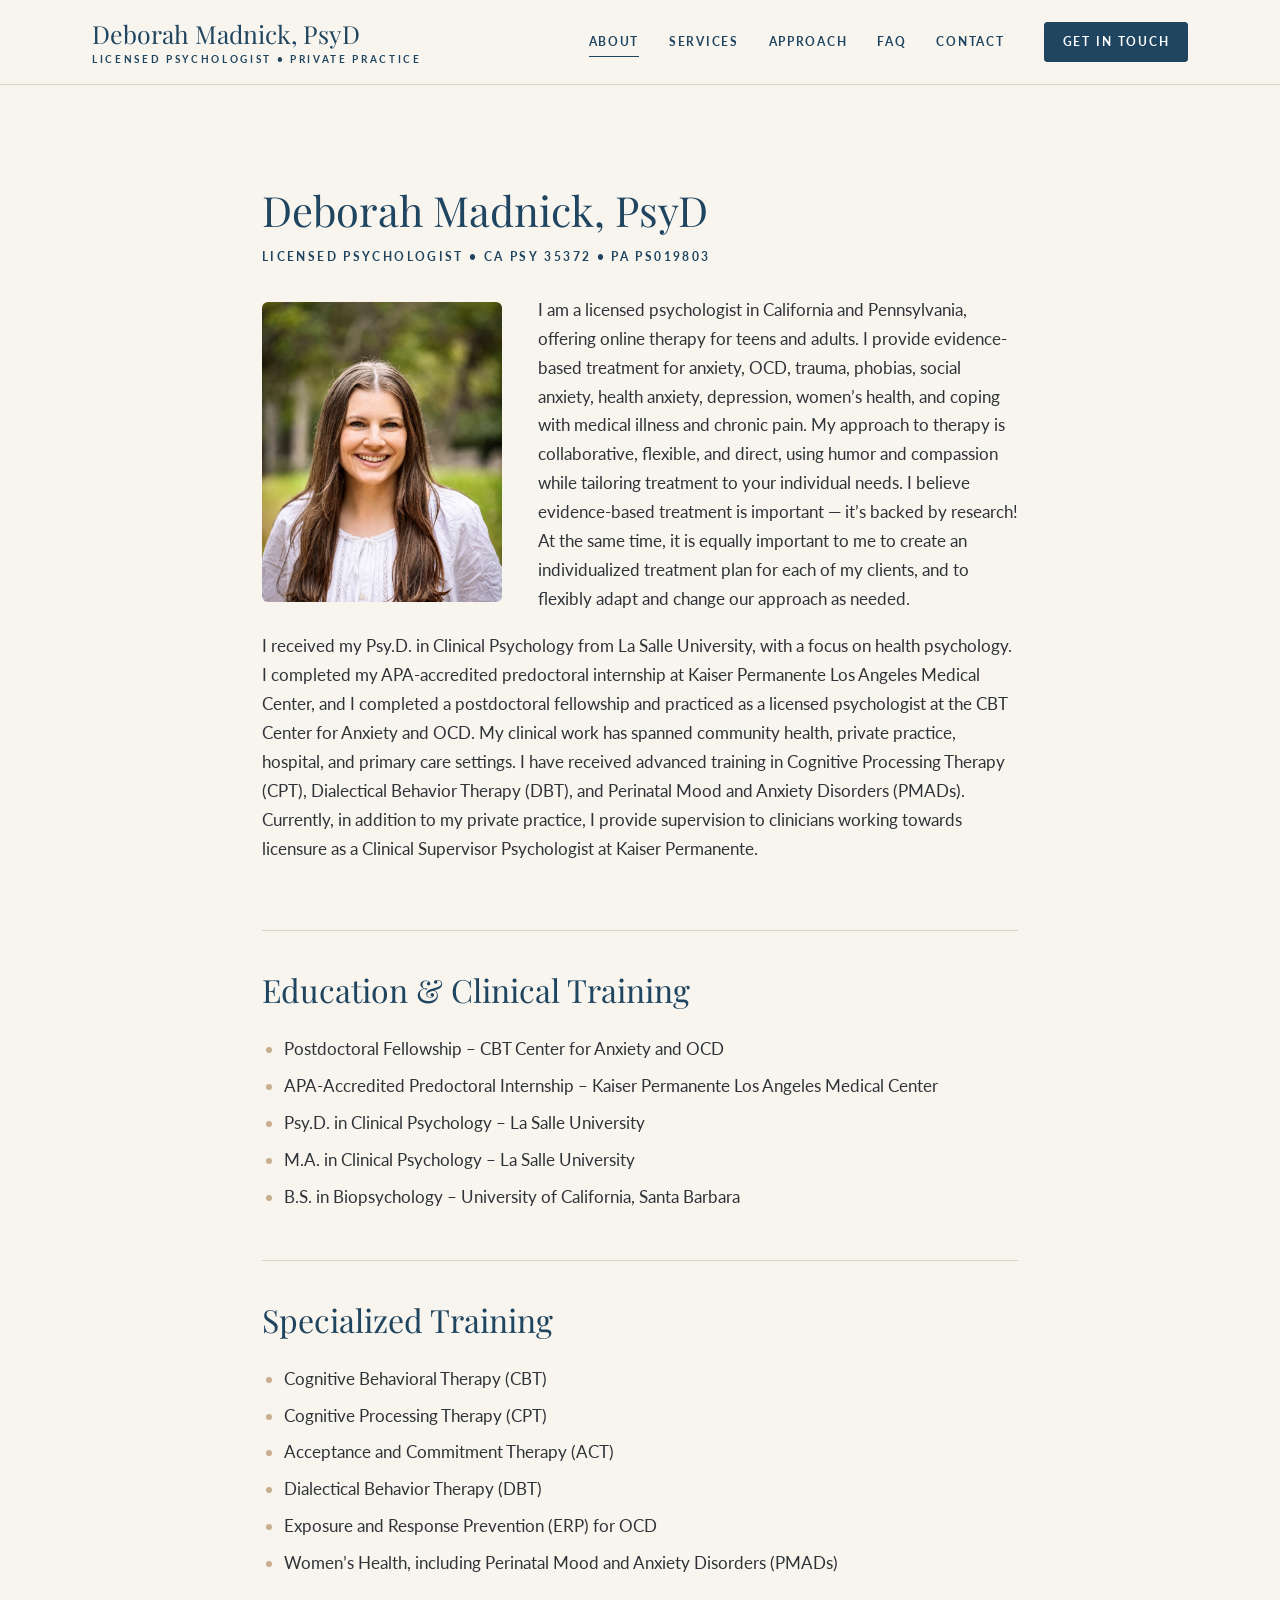
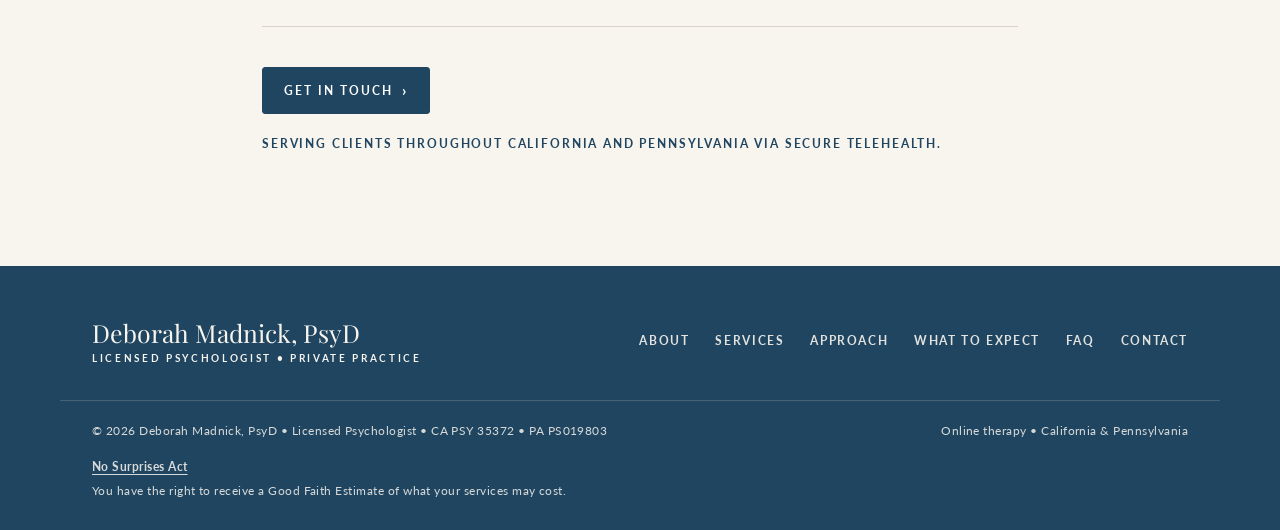
==== about.html @ 88801006 "Add No Surprises Act notice and update approach sentence Add a No Surprises Act link with the Good F" ====
<!DOCTYPE html>
<html lang="en">
<head>
  <meta charset="UTF-8">
  <meta name="viewport" content="width=device-width, initial-scale=1">
  <title>About Dr. Deborah Madnick, PsyD | Psychologist</title>
  <meta name="description" content="Dr. Deborah Madnick is a licensed psychologist in California and Pennsylvania specializing in evidence-based treatment for anxiety, OCD, trauma, perinatal mental health, and chronic medical conditions.">
  <link rel="canonical" href="https://deborahmadnicktherapy.com/about.html">
  <link rel="icon" href="images/favicon.svg" type="image/svg+xml">
  <link rel="apple-touch-icon" href="images/apple-touch-icon.png">

  <link rel="preconnect" href="https://fonts.googleapis.com">
  <link rel="preconnect" href="https://fonts.gstatic.com" crossorigin>
  <link href="https://fonts.googleapis.com/css2?family=Lato:wght@300;400;700&family=Playfair+Display:ital,wght@0,400;0,500;1,400&display=swap" rel="stylesheet">
  <link rel="stylesheet" href="styles.css">
</head>
<body>

  <!-- ============ HEADER ============ -->
  <header class="site-header">
    <div class="container header-inner">
      <a href="index.html" class="brand" aria-label="Deborah Madnick, PsyD — home">
        <span class="brand-name">Deborah Madnick, PsyD</span>
        <span class="brand-sub">Licensed Psychologist &bull; Private Practice</span>
      </a>

      <button class="nav-toggle" aria-expanded="false" aria-controls="site-nav" aria-label="Open menu">
        <span></span><span></span><span></span>
      </button>

      <nav id="site-nav" class="site-nav" aria-label="Main">
        <a href="about.html" class="active" aria-current="page">About</a>
        <a href="index.html#services">Services</a>
        <a href="index.html#approach">Approach</a>
        <a href="index.html#faq">FAQ</a>
        <a href="index.html#contact">Contact</a>
        <a href="index.html#contact" class="btn btn-small">Get in Touch</a>
      </nav>
    </div>
  </header>

  <main class="section about-page">
    <div class="container narrow">

      <h1>Deborah Madnick, PsyD</h1>
      <p class="eyebrow">Licensed Psychologist &bull; CA PSY 35372 &bull; PA PS019803</p>

      <!-- ============ BIO ============ -->
      <div class="bio">
        <figure class="bio-photo">
          <img src="images/headshot.jpg" alt="Dr. Deborah Madnick" width="800" height="1200">
        </figure>

        <p>
          I am a licensed psychologist in California and Pennsylvania, offering online therapy for teens
          and adults. I provide evidence-based treatment for anxiety, OCD, trauma, phobias, social anxiety,
          health anxiety, depression, women&rsquo;s health, and coping with medical illness and chronic pain. My approach to therapy is collaborative, flexible,
          and direct, using humor and compassion while tailoring treatment to your individual needs.
          I believe evidence-based treatment is important &mdash; it&rsquo;s backed by research! At the same
          time, it is equally important to me to create an individualized treatment plan for each of my
          clients, and to flexibly adapt and change our approach as needed.
        </p>
        <p>
          I received my Psy.D. in Clinical Psychology from La Salle University, with a focus on health
          psychology. I completed my APA-accredited predoctoral internship at Kaiser Permanente Los Angeles
          Medical Center, and I completed a postdoctoral fellowship and practiced as a licensed psychologist
          at the CBT Center for Anxiety and OCD. My clinical work has spanned community health, private
          practice, hospital, and primary care settings. I have received advanced training in Cognitive
          Processing Therapy (CPT), Dialectical Behavior Therapy (DBT), and Perinatal Mood and Anxiety
          Disorders (PMADs). Currently, in addition to my
          private practice, I provide supervision to clinicians working towards licensure as a Clinical
          Supervisor Psychologist at Kaiser Permanente.
        </p>
      </div>

      <!-- ============ EDUCATION & CLINICAL TRAINING ============ -->
      <section class="cv-section">
        <h2>Education &amp; Clinical Training</h2>
        <ul>
          <li>Postdoctoral Fellowship &ndash; CBT Center for Anxiety and OCD</li>
          <li>APA-Accredited Predoctoral Internship &ndash; Kaiser Permanente Los Angeles Medical Center</li>
          <li>Psy.D. in Clinical Psychology &ndash; La Salle University</li>
          <li>M.A. in Clinical Psychology &ndash; La Salle University</li>
          <li>B.S. in Biopsychology &ndash; University of California, Santa Barbara</li>
        </ul>
      </section>

      <!-- ============ SPECIALIZED TRAINING ============ -->
      <section class="cv-section">
        <h2>Specialized Training</h2>
        <ul>
          <li>Cognitive Behavioral Therapy (CBT)</li>
          <li>Cognitive Processing Therapy (CPT)</li>
          <li>Acceptance and Commitment Therapy (ACT)</li>
          <li>Dialectical Behavior Therapy (DBT)</li>
          <li>Exposure and Response Prevention (ERP) for OCD</li>
          <li>Women&rsquo;s Health, including Perinatal Mood and Anxiety Disorders (PMADs)</li>
        </ul>
      </section>

      <div class="about-cta">
        <a href="index.html#contact" class="btn">Get in touch <span aria-hidden="true">&rsaquo;</span></a>
        <p>Serving clients throughout California and Pennsylvania via secure telehealth.</p>
      </div>

    </div>
  </main>

  <!-- ============ FOOTER ============ -->
  <footer class="site-footer">
    <div class="container footer-inner">
      <a href="index.html" class="brand brand-footer">
        <span class="brand-name">Deborah Madnick, PsyD</span>
        <span class="brand-sub">Licensed Psychologist &bull; Private Practice</span>
      </a>
      <nav class="footer-nav" aria-label="Footer">
        <a href="about.html">About</a>
        <a href="index.html#services">Services</a>
        <a href="index.html#approach">Approach</a>
        <a href="index.html#what-to-expect">What to Expect</a>
        <a href="index.html#faq">FAQ</a>
        <a href="index.html#contact">Contact</a>
      </nav>
    </div>
    <div class="container footer-meta">
      <p>&copy; <span id="year">2026</span> Deborah Madnick, PsyD &bull; Licensed Psychologist &bull; CA PSY 35372 &bull; PA PS019803</p>
      <p>Online therapy &bull; California &amp; Pennsylvania</p>
    </div>
    <div class="container footer-legal">
      <a href="https://www.cms.gov/nosurprises" target="_blank" rel="noopener">No Surprises Act</a>
      <p>You have the right to receive a Good Faith Estimate of what your services may cost.</p>
    </div>
  </footer>

  <script src="script.js"></script>
</body>
</html>
---- styles.css ----
/* ============================================================
   Deborah Madnick, PsyD — site styles
   Palette: deep blue, dusty blue, pale blue, sand, ivory
   ============================================================ */

:root {
  --deep-blue: #1F4560;
  --deep-blue-dark: #183850;
  --dusty-blue: #7D9DB5;
  --pale-blue: #C9DCEA;
  --mist: #E7EFF4;          /* very light blue for section backgrounds */
  --sand: #C8AE90;
  --sand-light: #EFE6DA;    /* warm band backgrounds */
  --ivory: #F8F4EE;
  --white: #FFFFFF;
  --charcoal: #2E3338;
  --muted: #6B7178;
  --line: #DCD3C7;

  --serif: "Playfair Display", Georgia, serif;
  --sans: "Lato", "Helvetica Neue", Arial, sans-serif;

  --max: 1160px;
  --radius: 6px;
  --header-h: 84px;
}

*, *::before, *::after { box-sizing: border-box; }

html { scroll-behavior: smooth; scroll-padding-top: var(--header-h); }

body {
  margin: 0;
  background: var(--ivory);
  color: var(--charcoal);
  font-family: var(--sans);
  font-weight: 400;
  font-size: 17px;
  line-height: 1.7;
  -webkit-font-smoothing: antialiased;
}

img { max-width: 100%; display: block; }

a { color: var(--deep-blue); }

h1, h2, h3 {
  font-family: var(--serif);
  font-weight: 400;
  color: var(--deep-blue);
  line-height: 1.2;
  margin: 0 0 .5em;
}
/* One size per level, used everywhere */
h1 { font-size: clamp(2rem, 3.6vw, 2.6rem); }
h2 { font-size: clamp(1.6rem, 2.6vw, 2rem); }
h3 { font-size: 1.3rem; }
h1 em, h2 em { font-style: italic; color: var(--dusty-blue); }

p { margin: 0 0 1.1em; }

.container {
  width: 100%;
  max-width: var(--max);
  margin: 0 auto;
  padding-inline: 32px;
}
.narrow { max-width: 820px; }

.eyebrow {
  font-family: var(--sans);
  font-size: .74rem;
  font-weight: 700;
  letter-spacing: .2em;
  text-transform: uppercase;
  color: var(--deep-blue);
  margin-bottom: .9em;
}

.rule {
  width: 48px;
  height: 1px;
  background: var(--deep-blue);
  margin: 0 0 1.6em;
}

.placeholder { font-style: italic; color: var(--muted); }

/* ---------- Buttons ---------- */
.btn {
  display: inline-flex;
  align-items: center;
  gap: .7em;
  background: var(--deep-blue);
  color: var(--white);
  border: 1px solid var(--deep-blue);
  border-radius: 3px;
  padding: .95em 1.7em;
  font-family: var(--sans);
  font-size: .78rem;
  font-weight: 700;
  letter-spacing: .16em;
  text-transform: uppercase;
  text-decoration: none;
  cursor: pointer;
  transition: background .2s ease, transform .2s ease;
}
.btn span { font-size: 1.2em; line-height: 1; }
.btn:hover { background: var(--deep-blue-dark); transform: translateY(-1px); }
.btn:focus-visible { outline: 3px solid var(--dusty-blue); outline-offset: 3px; }
.btn-small { padding: .8em 1.5em; font-size: .72rem; }
.btn-outline-light { box-shadow: 0 0 0 3px rgba(255, 255, 255, .65); }

.text-link {
  font-size: .76rem;
  font-weight: 700;
  letter-spacing: .14em;
  text-transform: uppercase;
  text-decoration: none;
  border-bottom: 1px solid var(--sand);
  padding-bottom: 3px;
}
.text-link:hover { border-color: var(--deep-blue); }

/* ---------- Header ---------- */
.site-header {
  position: sticky;
  top: 0;
  z-index: 50;
  background: rgba(248, 244, 238, .96);
  backdrop-filter: blur(6px);
  border-bottom: 1px solid var(--line);
}
.header-inner {
  height: var(--header-h);
  display: flex;
  align-items: center;
  justify-content: space-between;
}

.brand {
  display: flex;
  flex-direction: column;
  text-decoration: none;
  line-height: 1.2;
}
.brand-name {
  font-family: var(--serif);
  font-size: 1.55rem;
  color: var(--deep-blue);
}
.brand-sub {
  font-size: .64rem;
  font-weight: 700;
  letter-spacing: .26em;
  text-transform: uppercase;
  color: var(--deep-blue);
  margin-top: 4px;
}

.site-nav {
  display: flex;
  align-items: center;
  gap: 30px;
}
.site-nav a:not(.btn) {
  color: var(--deep-blue);
  text-decoration: none;
  font-size: .76rem;
  font-weight: 700;
  letter-spacing: .14em;
  text-transform: uppercase;
  position: relative;
}
.site-nav a:not(.btn)::after {
  content: "";
  position: absolute;
  left: 0; right: 0; bottom: -5px;
  height: 1px;
  background: var(--deep-blue);
  transform: scaleX(0);
  transition: transform .2s ease;
}
.site-nav a:not(.btn):hover::after,
.site-nav a.active::after { transform: scaleX(1); }
.site-nav .btn { margin-left: 10px; }

.nav-toggle {
  display: none;
  background: none;
  border: 0;
  padding: 8px;
  cursor: pointer;
}
.nav-toggle span {
  display: block;
  width: 24px;
  height: 2px;
  margin: 5px 0;
  background: var(--deep-blue);
  transition: transform .2s ease, opacity .2s ease;
}
.nav-toggle[aria-expanded="true"] span:nth-child(1) { transform: translateY(7px) rotate(45deg); }
.nav-toggle[aria-expanded="true"] span:nth-child(2) { opacity: 0; }
.nav-toggle[aria-expanded="true"] span:nth-child(3) { transform: translateY(-7px) rotate(-45deg); }

/* ---------- Hero ---------- */
.hero {
  /* photo: Spencer DeMera on Unsplash */
  background:
    linear-gradient(90deg, rgba(248, 244, 238, .78) 0%, rgba(248, 244, 238, .35) 42%, rgba(248, 244, 238, 0) 62%),
    url("images/hero.jpg") center 55% / cover no-repeat;
  min-height: 560px;
  display: flex;
  align-items: center;
}
.hero-text {
  max-width: 600px;
  padding: 72px 0;
}
.hero .eyebrow { color: var(--deep-blue); }
.hero .lead {
  font-size: 1.05rem;
  color: var(--charcoal);
  max-width: 34em;
  margin-bottom: 2em;
}

/* ---------- Sections ---------- */
.section { padding: 100px 0; }
.section-sand { background: var(--sand-light); }
.section-mist { background: var(--mist); }

.section-head {
  text-align: center;
  max-width: 660px;
  margin: 0 auto 60px;
}

/* ---------- Intro band (About) ---------- */
.intro-band {
  display: grid;
  grid-template-columns: 1fr minmax(280px, 32%);
  background: var(--sand-light);
}
.intro-content {
  display: grid;
  grid-template-columns: minmax(220px, 1fr) 1.35fr;
  gap: 56px;
  align-items: center;
  padding: 80px 56px 80px max(32px, calc((100vw - var(--max)) / 2 + 32px));
}
.intro-head h2 { margin-bottom: .7em; }
.intro-head .rule { margin: 0; }
.intro-text {
  border-left: 1px solid var(--deep-blue);
  padding-left: 48px;
}
.intro-text p { font-size: .98rem; }
.intro-text .text-link { display: inline-block; margin-top: .4em; }
.intro-art {
  background: url("images/ocean.jpg") center / cover no-repeat;
  min-height: 360px;
}

/* ---------- Services ---------- */
.cards {
  display: grid;
  grid-template-columns: repeat(3, 1fr);
  gap: 24px;
}
.card {
  background: var(--white);
  border-radius: var(--radius);
  border-top: 3px solid var(--deep-blue);
  padding: 34px 30px 32px;
  box-shadow: 0 8px 30px rgba(31, 69, 96, .06);
}
.card:nth-child(3n + 2) { border-top-color: var(--sand); }
.card:nth-child(3n) { border-top-color: var(--dusty-blue); }
.card h3 { margin-bottom: .6em; }
.card p { margin: 0; font-size: .94rem; color: var(--charcoal); }

.approaches {
  text-align: center;
  margin-top: 72px;
  padding-top: 48px;
  border-top: 1px solid var(--line);
}
.tags {
  list-style: none;
  padding: 0;
  margin: 20px 0 0;
  display: flex;
  flex-wrap: wrap;
  justify-content: center;
  gap: 10px;
}
.tags li {
  background: var(--white);
  border: 1px solid var(--pale-blue);
  border-radius: 999px;
  padding: .45em 1.15em;
  font-size: .85rem;
  color: var(--deep-blue);
}

/* ---------- Approach ---------- */
.approach {
  display: grid;
  grid-template-columns: 1fr 1fr;
  min-height: 480px;
}
.approach-content {
  background:
    url("data:image/svg+xml,%3Csvg xmlns='http://www.w3.org/2000/svg' viewBox='0 0 200 400' fill='none' stroke='%23C9DCEA' stroke-width='2'%3E%3Cpath d='M-20 60c40-30 80-30 120 0s80 30 120 0'/%3E%3Cpath d='M-20 110c40-30 80-30 120 0s80 30 120 0'/%3E%3Cpath d='M-20 160c40-30 80-30 120 0s80 30 120 0'/%3E%3Cpath d='M-20 210c40-30 80-30 120 0s80 30 120 0'/%3E%3Cpath d='M-20 260c40-30 80-30 120 0s80 30 120 0'/%3E%3Cpath d='M-20 310c40-30 80-30 120 0s80 30 120 0'/%3E%3C/svg%3E") left -60px center / 220px auto no-repeat,
    var(--mist);
  display: flex;
  flex-direction: column;
  justify-content: center;
  padding: 80px 64px 80px max(140px, calc((100vw - var(--max)) / 2 + 120px));
}
.approach-content h2 { max-width: 18em; }
.approach-content p:not(.eyebrow) { max-width: 30em; margin-bottom: 1.8em; }
.approach-content .btn { align-self: flex-start; }
.approach-art {
  background: url("images/path.jpg") center / cover no-repeat;
  min-height: 360px;
}

/* ---------- What to expect ---------- */
.steps {
  list-style: none;
  padding: 0;
  margin: 0;
  display: grid;
  grid-template-columns: repeat(3, 1fr);
  gap: 48px;
}
.steps li { text-align: center; }
.step-num {
  display: inline-flex;
  align-items: center;
  justify-content: center;
  width: 52px;
  height: 52px;
  border: 1px solid var(--dusty-blue);
  background: var(--mist);
  border-radius: 50%;
  font-family: var(--serif);
  font-size: 1.3rem;
  color: var(--deep-blue);
  margin-bottom: 18px;
}
.steps p { font-size: .95rem; }

/* ---------- FAQ ---------- */
.faq details {
  background: var(--ivory);
  border-radius: var(--radius);
  margin-bottom: 12px;
  padding: 0 28px;
}
.faq summary {
  list-style: none;
  cursor: pointer;
  padding: 22px 32px 22px 0;
  position: relative;
  font-family: var(--serif);
  font-size: 1.12rem;
  color: var(--deep-blue);
}
.faq summary::-webkit-details-marker { display: none; }
.faq summary::after {
  content: "+";
  position: absolute;
  right: 0;
  top: 50%;
  transform: translateY(-50%);
  font-family: var(--sans);
  font-weight: 300;
  font-size: 1.6rem;
  color: var(--dusty-blue);
  transition: transform .2s ease;
}
.faq details[open] summary::after { transform: translateY(-50%) rotate(45deg); }
.faq details p { padding-bottom: 22px; margin: 0; font-size: .96rem; }
.faq details p + ul { margin-top: -10px; }
.faq details ul { margin: 0; padding: 0 0 22px 1.3em; font-size: .96rem; }
.faq details li { margin-bottom: 4px; }
.faq details li::marker { color: var(--sand); }

/* ---------- Contact ---------- */
.contact-inner {
  display: grid;
  grid-template-columns: 1fr 1.2fr;
  gap: 64px;
  align-items: start;
}
.contact-list {
  list-style: none;
  padding: 0;
  margin: 0 0 2em;
}
.contact-list li {
  display: flex;
  gap: 16px;
  padding: 12px 0;
  border-bottom: 1px solid var(--line);
  font-size: .96rem;
}
.contact-list span {
  width: 80px;
  flex-shrink: 0;
  font-size: .7rem;
  font-weight: 700;
  letter-spacing: .16em;
  text-transform: uppercase;
  color: var(--dusty-blue);
  padding-top: 3px;
}
.contact-list a { text-decoration: none; }

.contact-form {
  background: var(--white);
  border-radius: var(--radius);
  padding: 40px;
  box-shadow: 0 10px 40px rgba(31, 69, 96, .08);
}
.field { margin-bottom: 20px; }
.field-row {
  display: grid;
  grid-template-columns: 1fr 1fr;
  gap: 16px;
}
label {
  display: block;
  font-size: .72rem;
  font-weight: 700;
  letter-spacing: .14em;
  text-transform: uppercase;
  color: var(--deep-blue);
  margin-bottom: 6px;
}
.optional { text-transform: none; letter-spacing: 0; color: var(--muted); font-weight: 400; }
input, select, textarea {
  width: 100%;
  font: inherit;
  font-size: .96rem;
  color: var(--charcoal);
  background: var(--ivory);
  border: 1px solid var(--line);
  border-radius: 4px;
  padding: 12px 14px;
  transition: border-color .2s ease, box-shadow .2s ease;
}
input:focus, select:focus, textarea:focus {
  outline: none;
  border-color: var(--dusty-blue);
  box-shadow: 0 0 0 3px rgba(125, 157, 181, .25);
}
textarea { resize: vertical; }
.hp { display: none; }

.form-note {
  font-size: .84rem;
  background: var(--sand-light);
  border-left: 3px solid var(--sand);
  padding: 12px 16px;
  border-radius: 4px;
  margin-bottom: 24px;
}
.form-status { margin: 16px 0 0; font-size: .9rem; min-height: 1.5em; }
.form-status.success { color: var(--deep-blue); }
.form-status.error { color: #9A4A4A; }

/* ---------- Footer ---------- */
.site-footer {
  background: var(--deep-blue);
  color: var(--ivory);
  padding: 52px 0 28px;
}
.site-footer .brand-name,
.site-footer .brand-sub { color: var(--ivory); }
.footer-inner {
  display: flex;
  justify-content: space-between;
  align-items: center;
  gap: 24px;
  flex-wrap: wrap;
}
.footer-nav { display: flex; gap: 26px; flex-wrap: wrap; }
.footer-nav a {
  color: var(--ivory);
  text-decoration: none;
  font-size: .72rem;
  font-weight: 700;
  letter-spacing: .14em;
  text-transform: uppercase;
  opacity: .9;
}
.footer-nav a:hover { opacity: 1; text-decoration: underline; }
.footer-meta {
  display: flex;
  justify-content: space-between;
  flex-wrap: wrap;
  gap: 8px 24px;
  margin-top: 36px;
  padding-top: 20px;
  border-top: 1px solid rgba(248, 244, 238, .2);
  font-size: .74rem;
  letter-spacing: .04em;
  opacity: .85;
}
.footer-meta p { margin: 0; }
.footer-legal {
  margin-top: 16px;
  font-size: .74rem;
  letter-spacing: .04em;
  opacity: .85;
}
.footer-legal a { color: var(--ivory); font-weight: 700; text-underline-offset: 3px; }
.footer-legal a:hover { opacity: .8; }
.footer-legal p { margin: 4px 0 0; }

/* ---------- About page ---------- */
.about-page h1 { margin-bottom: .3em; }
.about-page .eyebrow { margin-bottom: 2.4em; }

.bio::after { content: ""; display: table; clear: both; }
.bio-photo {
  float: left;
  width: 240px;
  margin: 6px 36px 20px 0;
}
.bio-photo > img { width: 100%; height: auto; aspect-ratio: 4 / 5; object-fit: cover; object-position: center 25%; border-radius: var(--radius); }
.photo-placeholder {
  width: 100%;
  aspect-ratio: 4 / 5;
  border-radius: var(--radius);
  background: var(--mist);
  display: flex;
  align-items: center;
  justify-content: center;
  color: var(--deep-blue);
  font-size: .72rem;
  font-weight: 700;
  letter-spacing: .18em;
  text-transform: uppercase;
  text-align: center;
  padding: 20px;
}

.cv-section {
  border-top: 1px solid var(--line);
  margin-top: 48px;
  padding-top: 40px;
}
.cv-section h2 { margin-bottom: .8em; }
.cv-section ul { margin: 0; padding-left: 1.3em; }
.cv-section li { margin-bottom: 8px; }
.cv-section li::marker { color: var(--sand); }

.about-cta {
  border-top: 1px solid var(--line);
  margin-top: 48px;
  padding-top: 40px;
}
.about-cta p {
  margin-top: 20px;
  font-size: .72rem;
  font-weight: 700;
  letter-spacing: .16em;
  text-transform: uppercase;
  color: var(--deep-blue);
}

/* ---------- Responsive ---------- */
@media (max-width: 1080px) {
  .site-nav { gap: 22px; }
  .intro-content { grid-template-columns: 1fr; gap: 28px; padding-right: 40px; }
  .intro-text { border-left: 0; padding-left: 0; }
  .approach-content { padding-left: 48px; }
}

@media (max-width: 900px) {
  :root { --header-h: 72px; }

  .nav-toggle { display: block; }
  .site-nav {
    position: absolute;
    top: var(--header-h);
    left: 0; right: 0;
    flex-direction: column;
    align-items: stretch;
    gap: 0;
    background: var(--ivory);
    border-bottom: 1px solid var(--line);
    padding: 8px 24px 24px;
    display: none;
  }
  .site-nav.open { display: flex; }
  .site-nav a:not(.btn) { padding: 14px 0; border-bottom: 1px solid var(--line); }
  .site-nav a:not(.btn)::after { display: none; }
  .site-nav .btn { margin: 20px 0 0; justify-content: center; }

  .hero {
    min-height: 0;
    background:
      linear-gradient(180deg, rgba(248, 244, 238, .82) 0%, rgba(248, 244, 238, .6) 60%, rgba(248, 244, 238, .25) 100%),
      url("images/hero.jpg") 70% center / cover no-repeat;
  }
  .hero-text { padding: 64px 0; }

  .intro-band, .approach { grid-template-columns: 1fr; }
  .intro-content { padding: 64px 32px; }
  .intro-art, .approach-art { min-height: 260px; }
  .approach-content { padding: 64px 32px; background-size: 160px auto; background-position: left -70px center, 0 0; }

  .section { padding: 72px 0; }
  .cards { grid-template-columns: repeat(2, 1fr); }
  .contact-inner { grid-template-columns: 1fr; gap: 40px; }
  .steps { grid-template-columns: 1fr; gap: 36px; }
}

@media (max-width: 560px) {
  body { font-size: 16px; }
  .container { padding-inline: 16px; }
  .brand-name { font-size: 1.2rem; }
  .brand-sub { font-size: .56rem; letter-spacing: .18em; }
  .intro-content, .approach-content { padding: 56px 16px; }
  .cards { grid-template-columns: 1fr; }
  .card { padding: 28px 22px; }
  .field-row { grid-template-columns: 1fr; gap: 0; }
  .contact-form { padding: 28px 20px; }
  .faq details { padding: 0 18px; }
  .btn { font-size: .72rem; padding: .95em 1.3em; }
  .bio-photo { float: none; width: 100%; max-width: 280px; margin: 0 0 28px; }
}
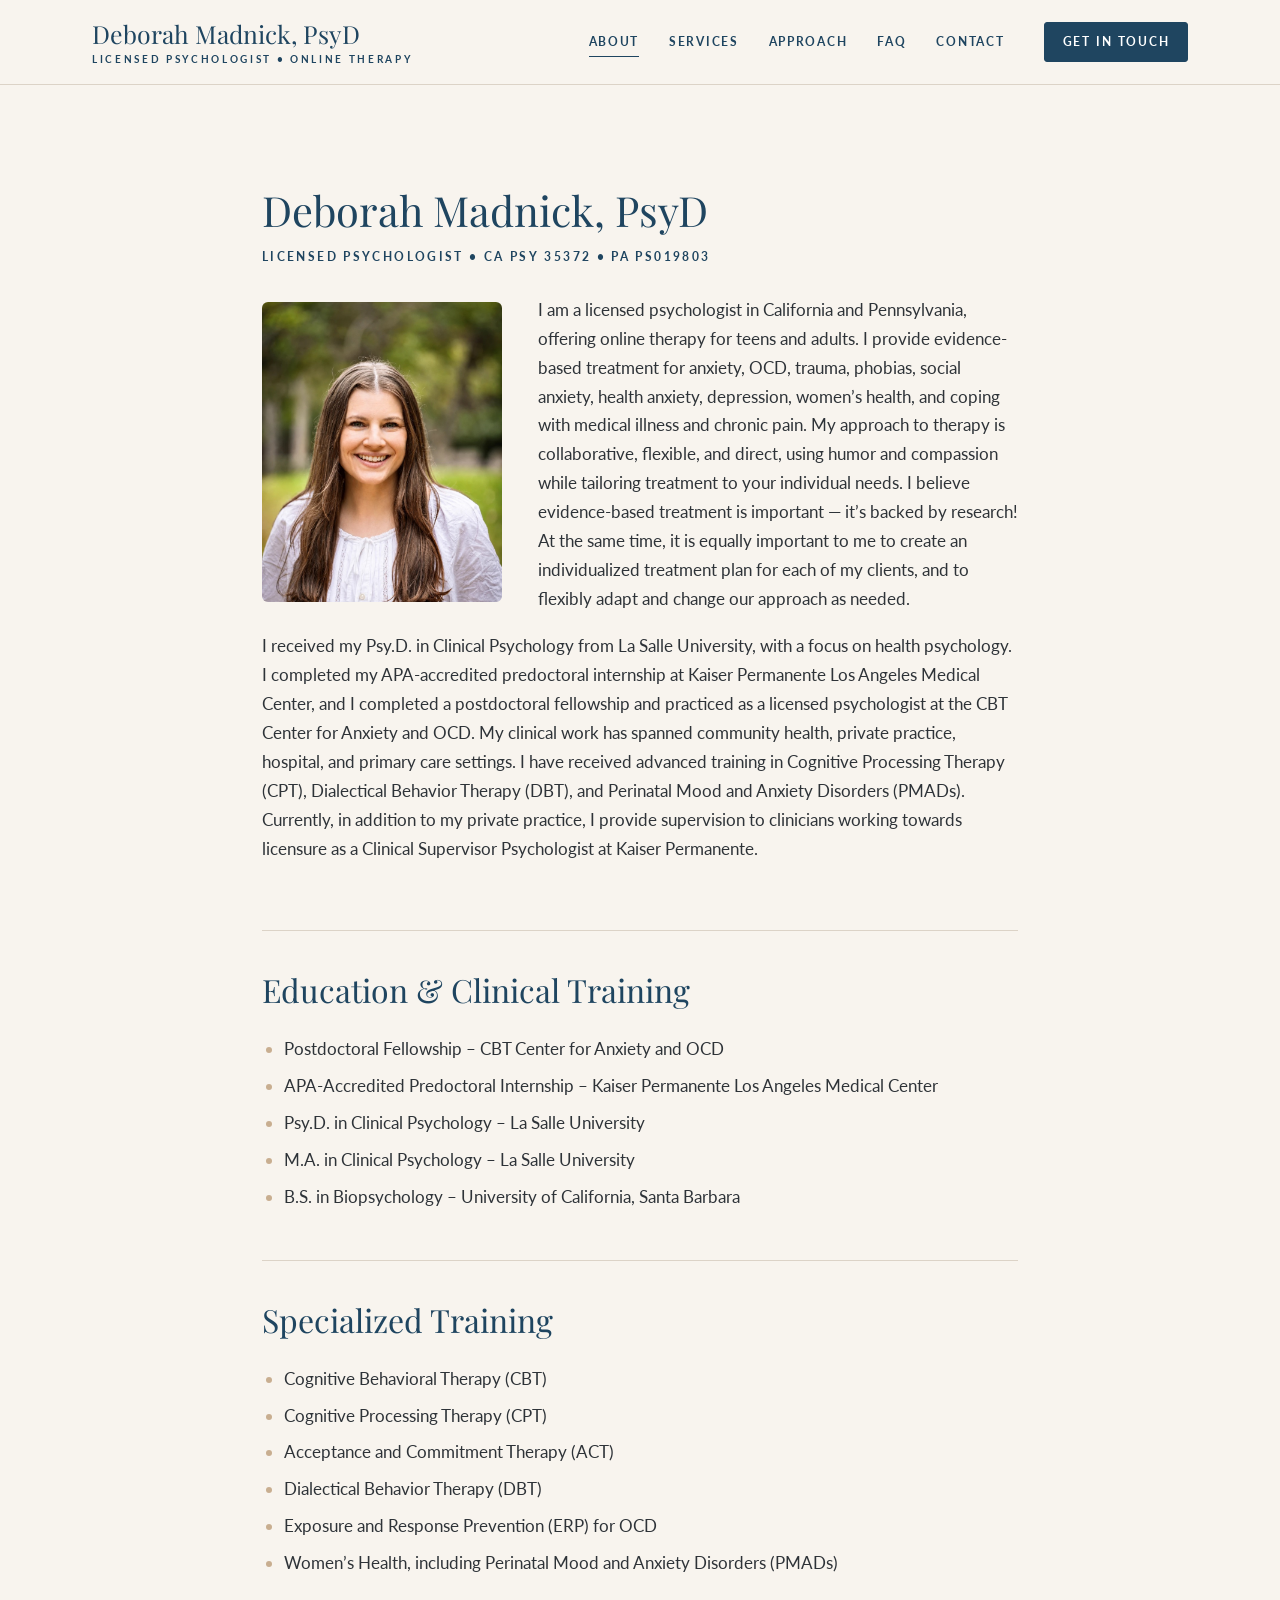
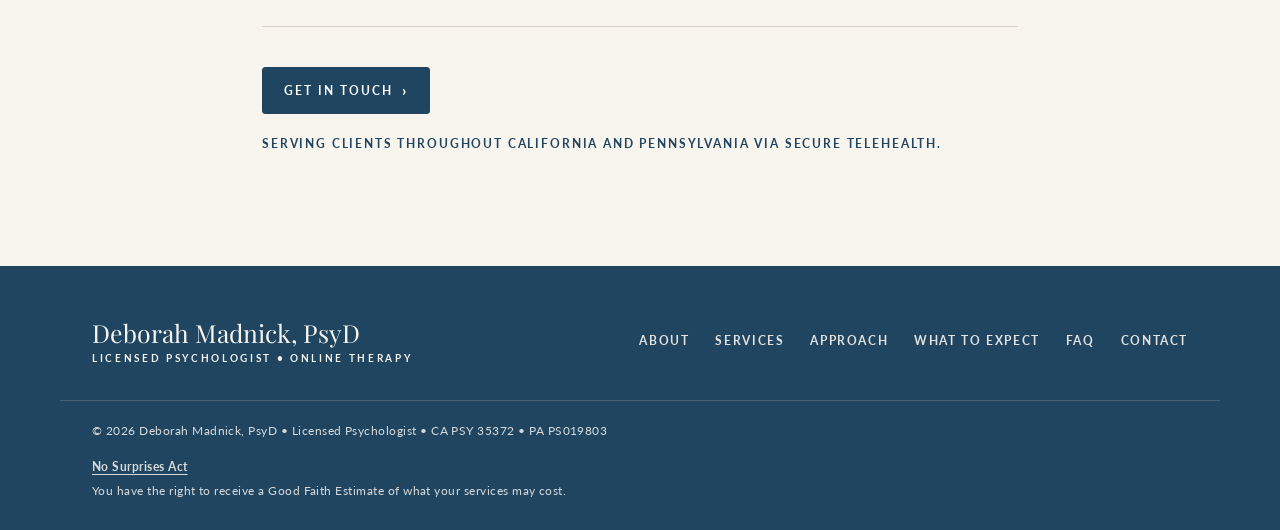
==== commit 0f5d98c1: "Update subtitle to Online Therapy and refine services intro Change the name subtitle to 'Licensed Ps" ====
--- a/about.html
+++ b/about.html
@@ -21,7 +21,7 @@
     <div class="container header-inner">
       <a href="index.html" class="brand" aria-label="Deborah Madnick, PsyD — home">
         <span class="brand-name">Deborah Madnick, PsyD</span>
-        <span class="brand-sub">Licensed Psychologist &bull; Private Practice</span>
+        <span class="brand-sub">Licensed Psychologist &bull; Online Therapy</span>
       </a>
 
       <button class="nav-toggle" aria-expanded="false" aria-controls="site-nav" aria-label="Open menu">
@@ -111,7 +111,7 @@
     <div class="container footer-inner">
       <a href="index.html" class="brand brand-footer">
         <span class="brand-name">Deborah Madnick, PsyD</span>
-        <span class="brand-sub">Licensed Psychologist &bull; Private Practice</span>
+        <span class="brand-sub">Licensed Psychologist &bull; Online Therapy</span>
       </a>
       <nav class="footer-nav" aria-label="Footer">
         <a href="about.html">About</a>
@@ -124,7 +124,6 @@
     </div>
     <div class="container footer-meta">
       <p>&copy; <span id="year">2026</span> Deborah Madnick, PsyD &bull; Licensed Psychologist &bull; CA PSY 35372 &bull; PA PS019803</p>
-      <p>Online therapy &bull; California &amp; Pennsylvania</p>
     </div>
     <div class="container footer-legal">
       <a href="https://www.cms.gov/nosurprises" target="_blank" rel="noopener">No Surprises Act</a>
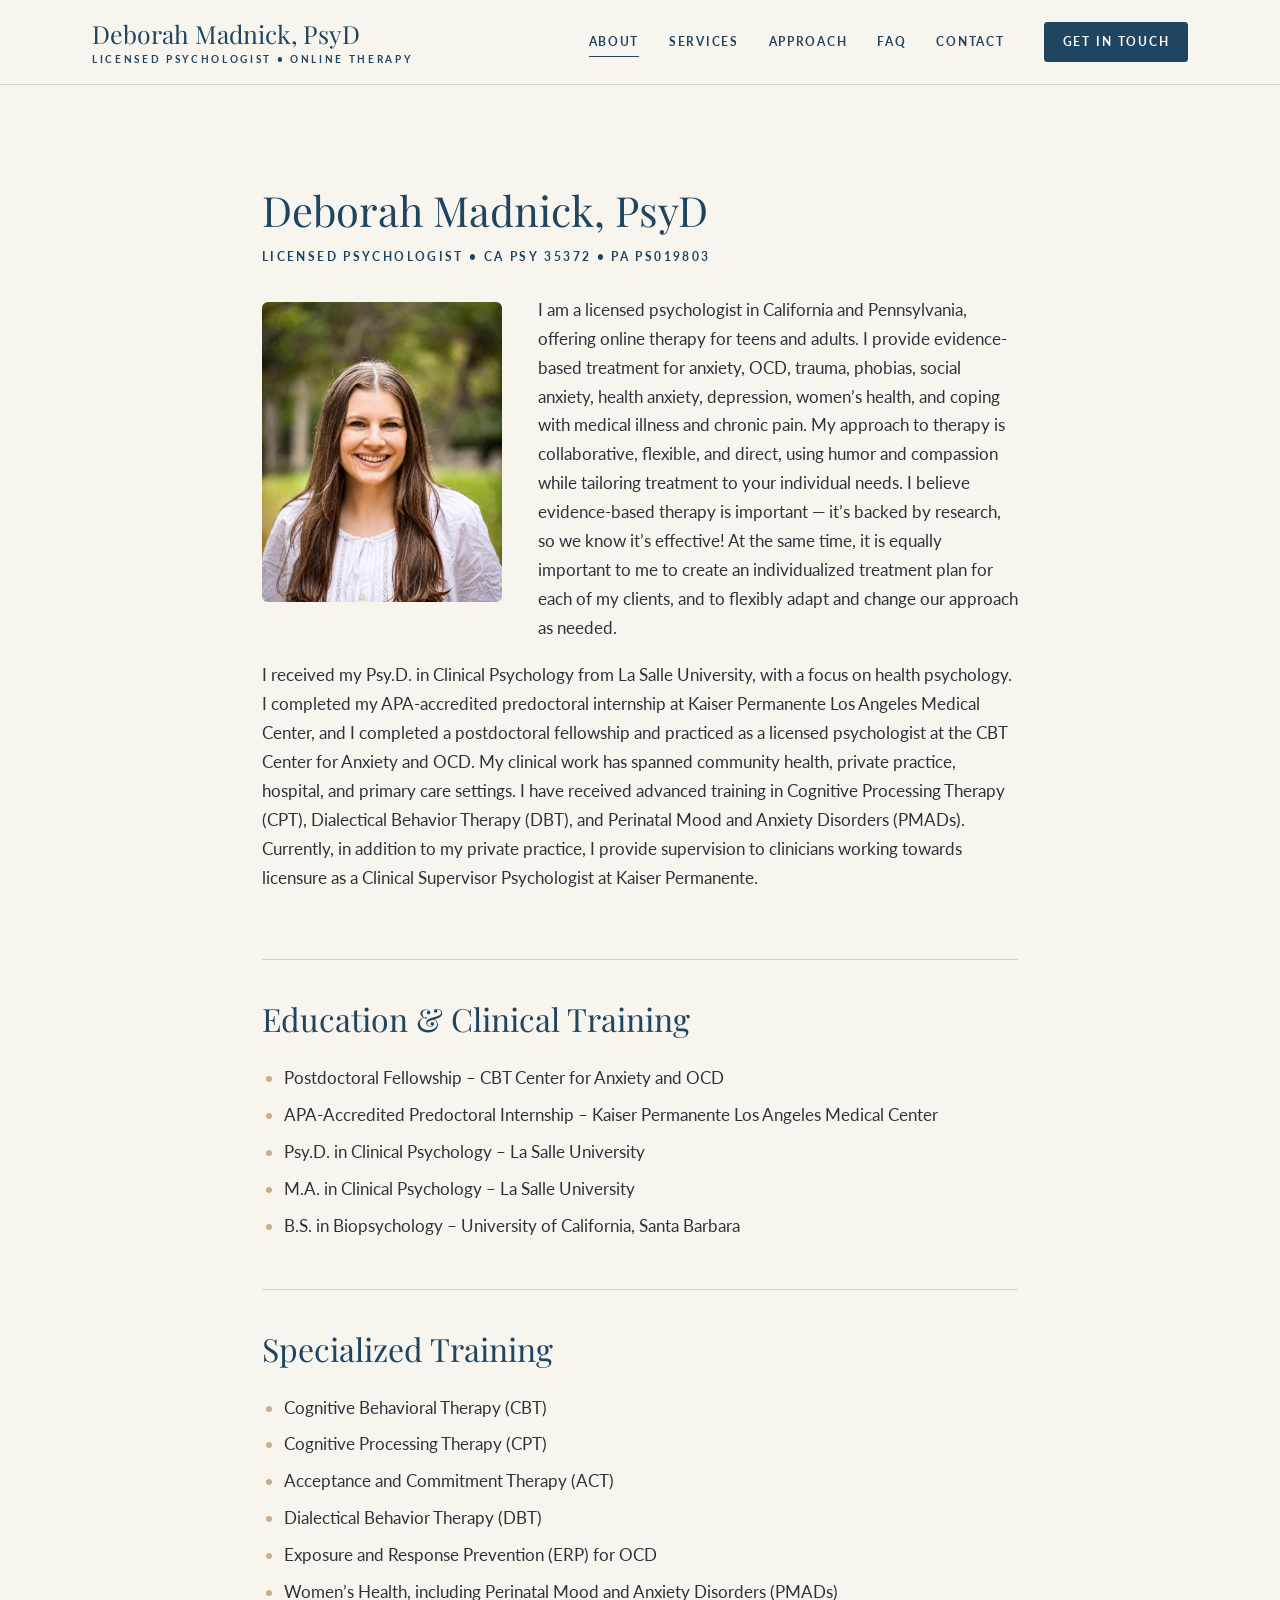
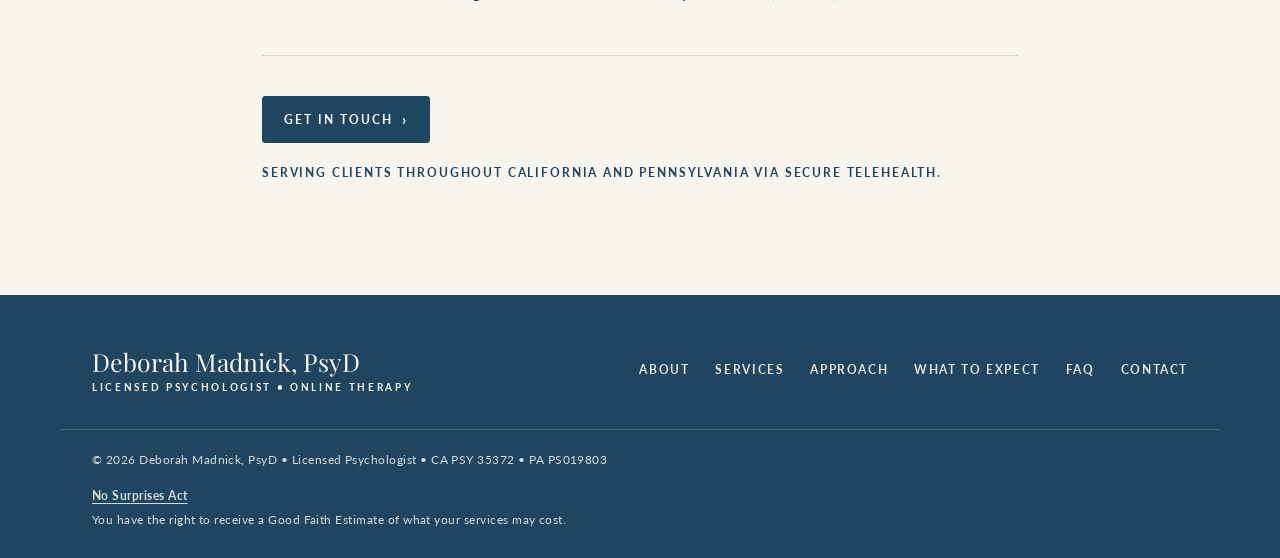
==== commit 9fce6164: "Refine evidence-based sentence in About bio Co-Authored-By: Claude Opus 5.5 <noreply@anthropic.com>" ====
--- a/about.html
+++ b/about.html
@@ -56,7 +56,7 @@
           and adults. I provide evidence-based treatment for anxiety, OCD, trauma, phobias, social anxiety,
           health anxiety, depression, women&rsquo;s health, and coping with medical illness and chronic pain. My approach to therapy is collaborative, flexible,
           and direct, using humor and compassion while tailoring treatment to your individual needs.
-          I believe evidence-based treatment is important &mdash; it&rsquo;s backed by research! At the same
+          I believe evidence-based therapy is important &mdash; it&rsquo;s backed by research, so we know it&rsquo;s effective! At the same
           time, it is equally important to me to create an individualized treatment plan for each of my
           clients, and to flexibly adapt and change our approach as needed.
         </p>
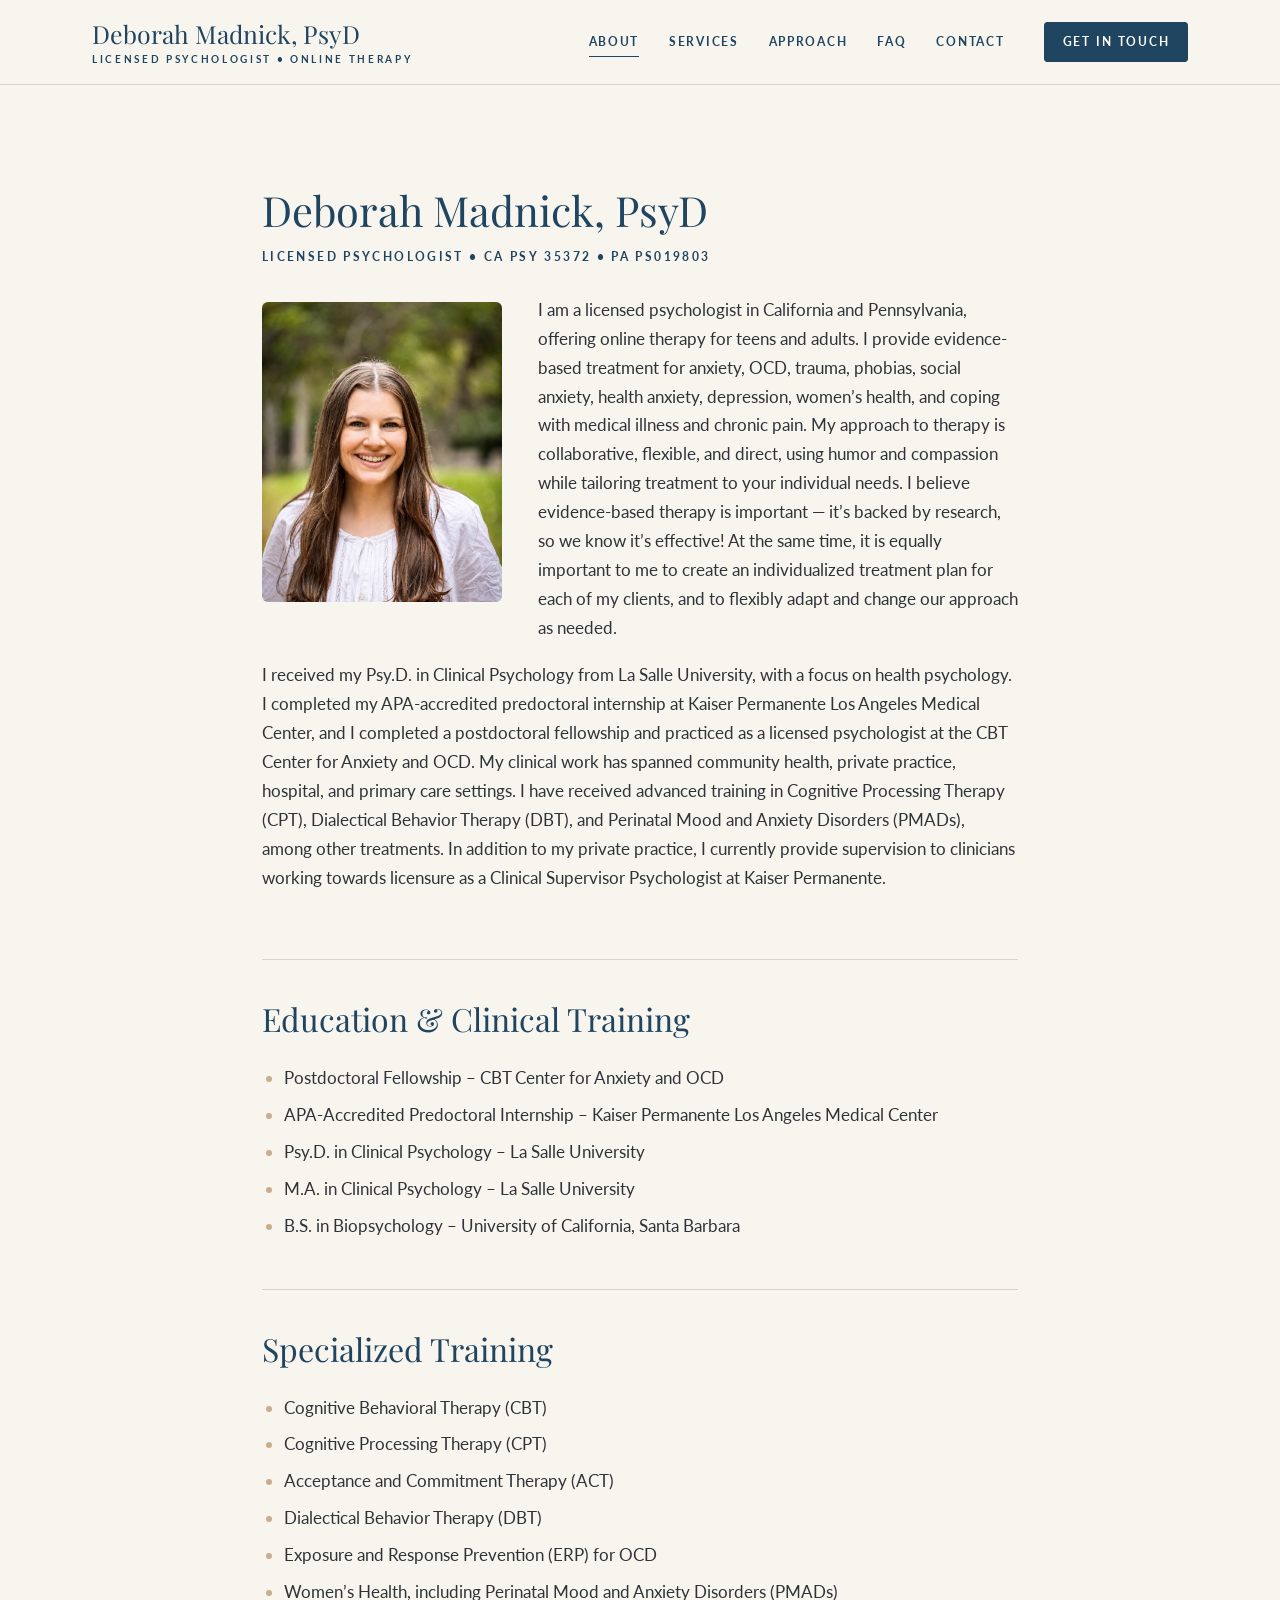
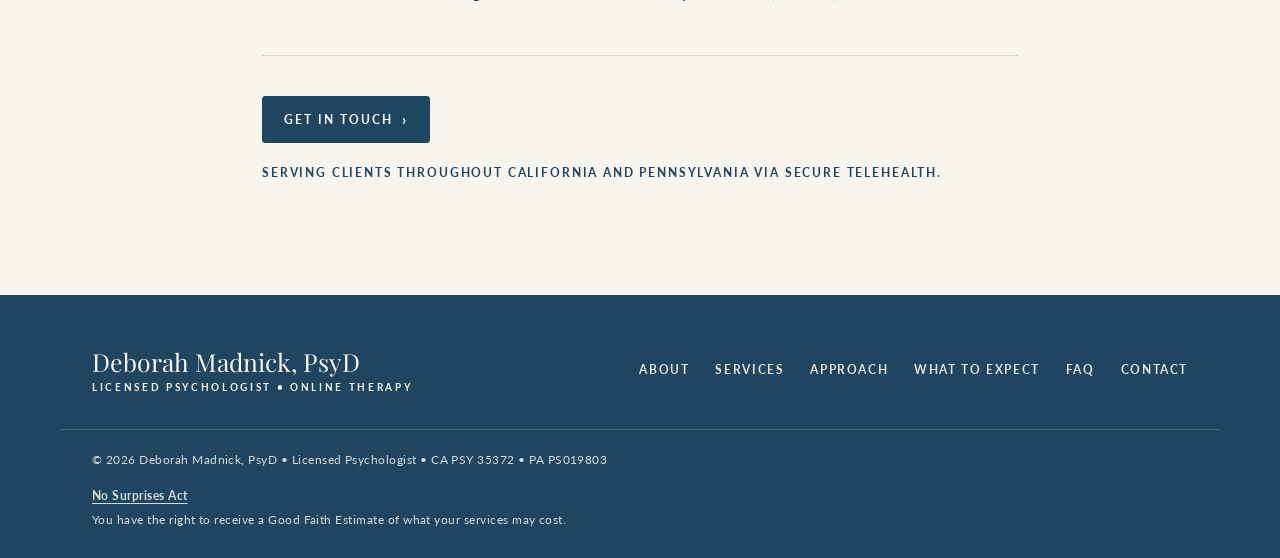
==== commit 55dc757b: "Refine training and supervision sentences in About bio Co-Authored-By: Claude Opus 5.5 <noreply@anth" ====
--- a/about.html
+++ b/about.html
@@ -67,9 +67,9 @@
           at the CBT Center for Anxiety and OCD. My clinical work has spanned community health, private
           practice, hospital, and primary care settings. I have received advanced training in Cognitive
           Processing Therapy (CPT), Dialectical Behavior Therapy (DBT), and Perinatal Mood and Anxiety
-          Disorders (PMADs). Currently, in addition to my
-          private practice, I provide supervision to clinicians working towards licensure as a Clinical
-          Supervisor Psychologist at Kaiser Permanente.
+          Disorders (PMADs), among other treatments. In addition to my private practice, I currently provide
+          supervision to clinicians working towards licensure as a Clinical Supervisor Psychologist at
+          Kaiser Permanente.
         </p>
       </div>
 
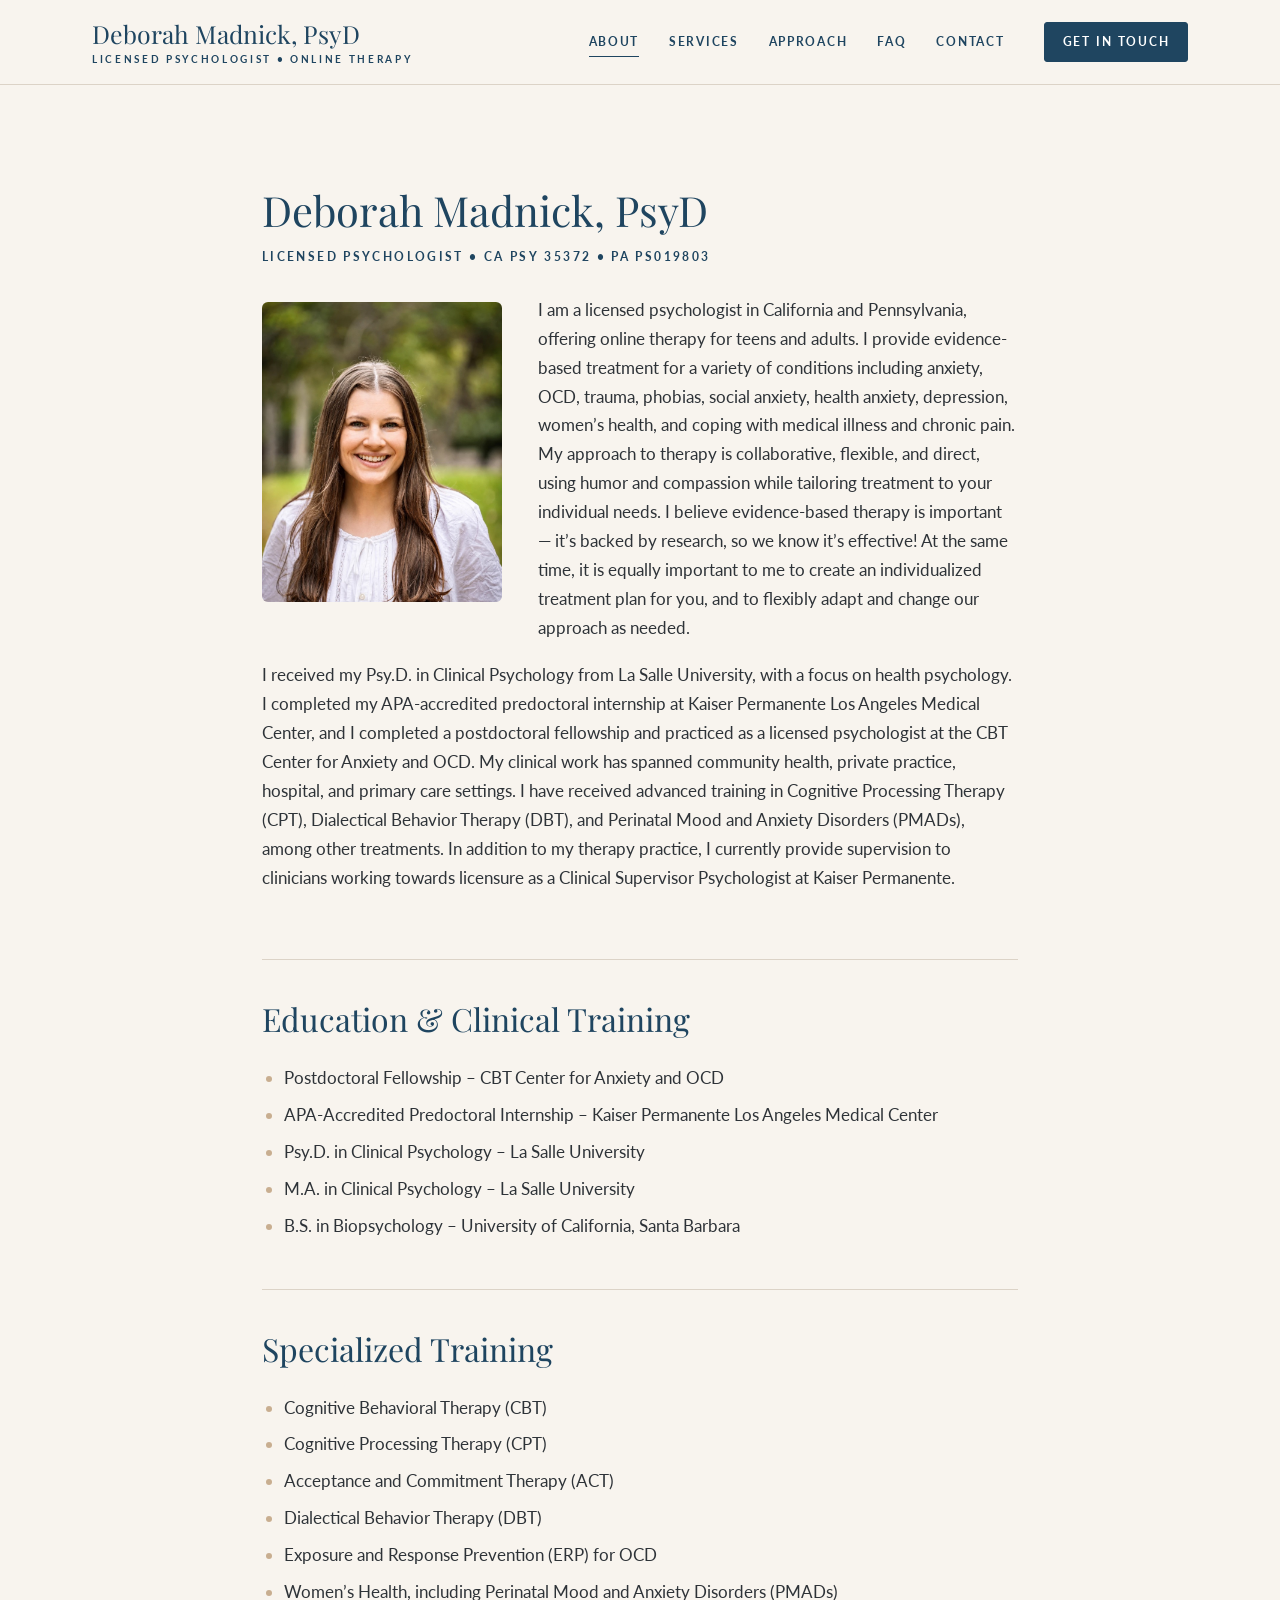
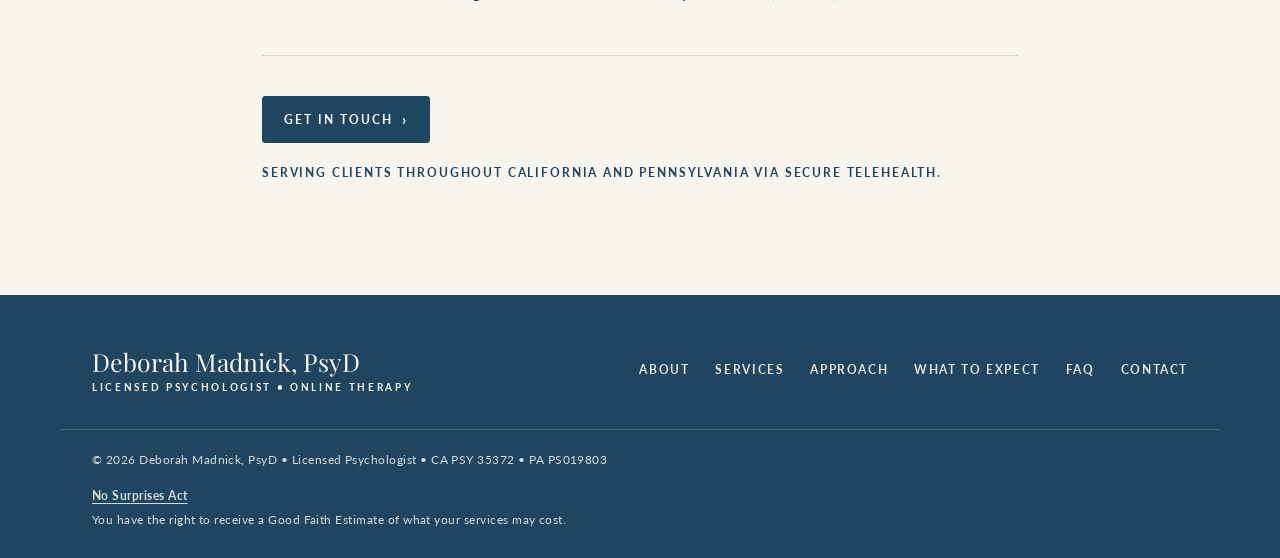
==== commit 1b63a5d2: "Update About bio intro and supervision sentence Co-Authored-By: Claude Opus 5.5 <noreply@anthropic.c" ====
--- a/about.html
+++ b/about.html
@@ -5,7 +5,17 @@
   <meta name="viewport" content="width=device-width, initial-scale=1">
   <title>About Dr. Deborah Madnick, PsyD | Psychologist</title>
   <meta name="description" content="Dr. Deborah Madnick is a licensed psychologist in California and Pennsylvania specializing in evidence-based treatment for anxiety, OCD, trauma, perinatal mental health, and chronic medical conditions.">
-  <link rel="canonical" href="https://deborahmadnicktherapy.com/about.html">
+  <link rel="canonical" href="https://deborahmadnicktherapy.com/about">
+  <meta property="og:site_name" content="Deborah Madnick, PsyD">
+  <meta property="og:title" content="About Deborah Madnick, PsyD">
+  <meta property="og:description" content="Licensed Psychologist &bull; Online Therapy">
+  <meta property="og:url" content="https://deborahmadnicktherapy.com/about">
+  <meta property="og:type" content="website">
+  <meta property="og:image" content="https://deborahmadnicktherapy.com/images/og-image.jpg">
+  <meta property="og:image:width" content="1200">
+  <meta property="og:image:height" content="630">
+  <meta property="og:image:alt" content="Misty California coastline">
+  <meta name="twitter:card" content="summary_large_image">
   <link rel="icon" href="images/favicon.svg" type="image/svg+xml">
   <link rel="apple-touch-icon" href="images/apple-touch-icon.png">
 
@@ -53,12 +63,13 @@
 
         <p>
           I am a licensed psychologist in California and Pennsylvania, offering online therapy for teens
-          and adults. I provide evidence-based treatment for anxiety, OCD, trauma, phobias, social anxiety,
-          health anxiety, depression, women&rsquo;s health, and coping with medical illness and chronic pain. My approach to therapy is collaborative, flexible,
-          and direct, using humor and compassion while tailoring treatment to your individual needs.
-          I believe evidence-based therapy is important &mdash; it&rsquo;s backed by research, so we know it&rsquo;s effective! At the same
-          time, it is equally important to me to create an individualized treatment plan for each of my
-          clients, and to flexibly adapt and change our approach as needed.
+          and adults. I provide evidence-based treatment for a variety of conditions including anxiety, OCD,
+          trauma, phobias, social anxiety, health anxiety, depression, women&rsquo;s health, and coping with
+          medical illness and chronic pain. My approach to therapy is collaborative, flexible, and direct,
+          using humor and compassion while tailoring treatment to your individual needs. I believe
+          evidence-based therapy is important &mdash; it&rsquo;s backed by research, so we know it&rsquo;s
+          effective! At the same time, it is equally important to me to create an individualized treatment
+          plan for you, and to flexibly adapt and change our approach as needed.
         </p>
         <p>
           I received my Psy.D. in Clinical Psychology from La Salle University, with a focus on health
@@ -67,7 +78,7 @@
           at the CBT Center for Anxiety and OCD. My clinical work has spanned community health, private
           practice, hospital, and primary care settings. I have received advanced training in Cognitive
           Processing Therapy (CPT), Dialectical Behavior Therapy (DBT), and Perinatal Mood and Anxiety
-          Disorders (PMADs), among other treatments. In addition to my private practice, I currently provide
+          Disorders (PMADs), among other treatments. In addition to my therapy practice, I currently provide
           supervision to clinicians working towards licensure as a Clinical Supervisor Psychologist at
           Kaiser Permanente.
         </p>
--- a/styles.css
+++ b/styles.css
@@ -110,6 +110,7 @@
 .btn:focus-visible { outline: 3px solid var(--dusty-blue); outline-offset: 3px; }
 .btn-small { padding: .8em 1.5em; font-size: .72rem; }
 .btn-outline-light { box-shadow: 0 0 0 3px rgba(255, 255, 255, .65); }
+.contact-direct { margin: 0 0 1.8em; color: var(--deep-blue); }
 
 .text-link {
   font-size: .76rem;
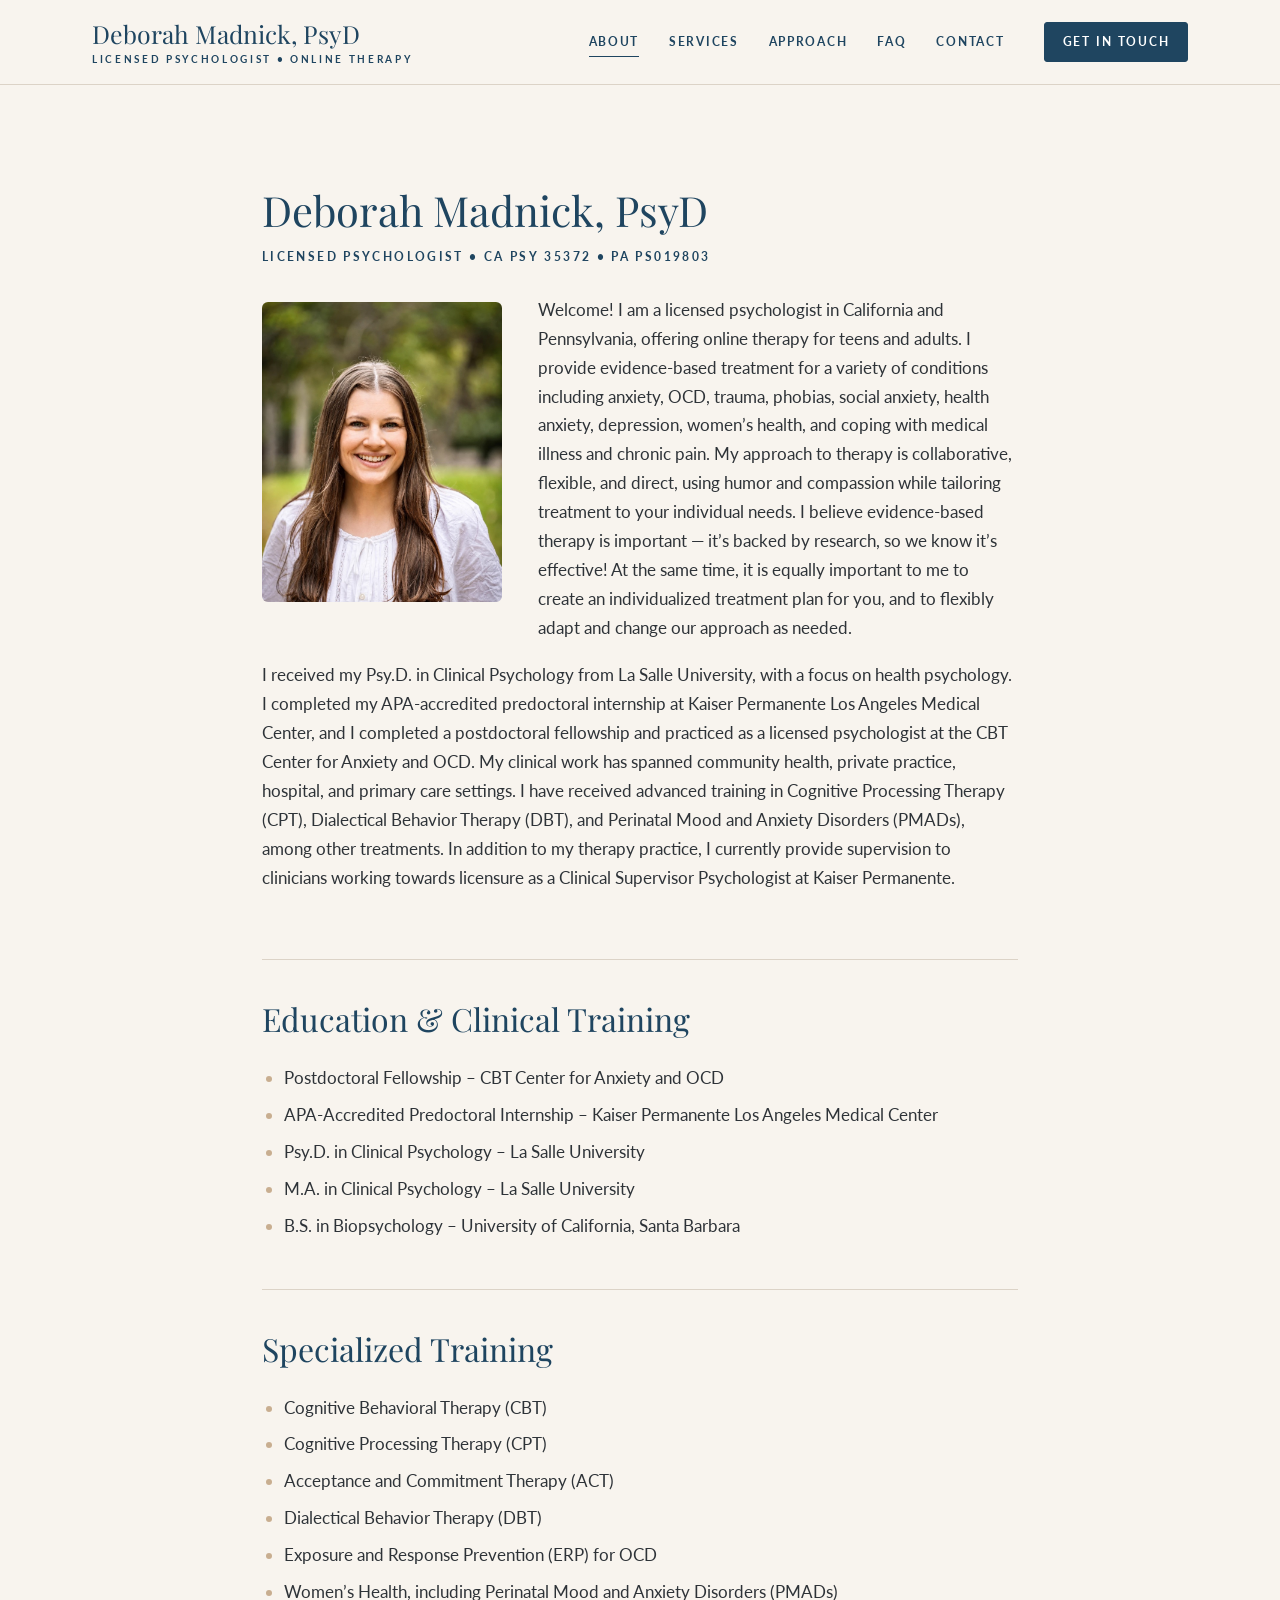
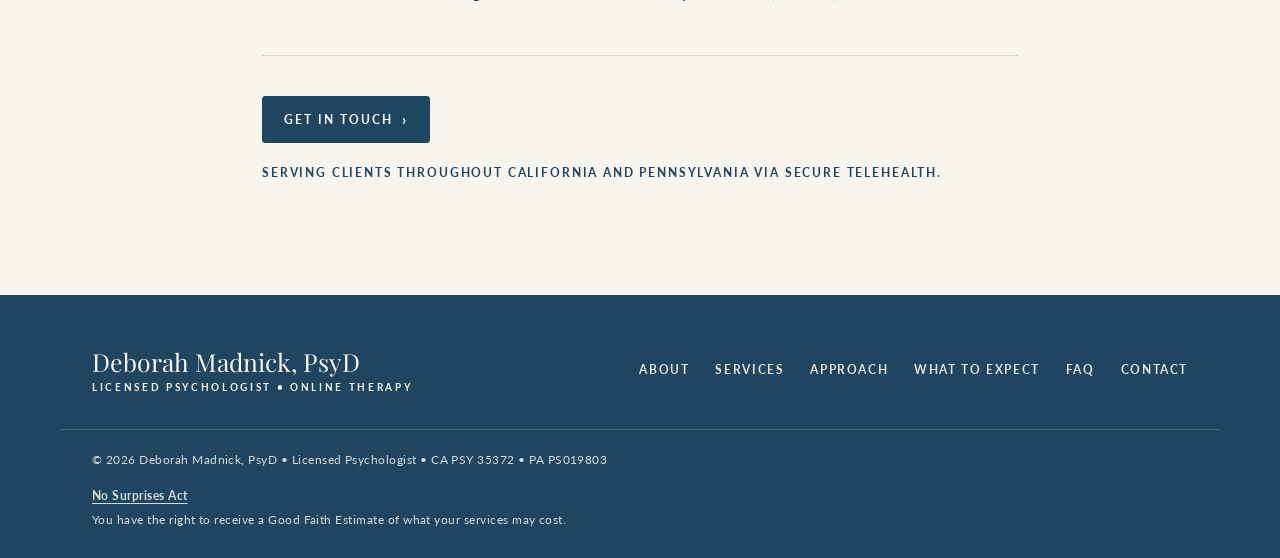
==== commit 43127e41: "Add welcome to start of About bio Co-Authored-By: Claude Opus 5.5 <noreply@anthropic.com>" ====
--- a/about.html
+++ b/about.html
@@ -62,7 +62,7 @@
         </figure>
 
         <p>
-          I am a licensed psychologist in California and Pennsylvania, offering online therapy for teens
+          Welcome! I am a licensed psychologist in California and Pennsylvania, offering online therapy for teens
           and adults. I provide evidence-based treatment for a variety of conditions including anxiety, OCD,
           trauma, phobias, social anxiety, health anxiety, depression, women&rsquo;s health, and coping with
           medical illness and chronic pain. My approach to therapy is collaborative, flexible, and direct,
